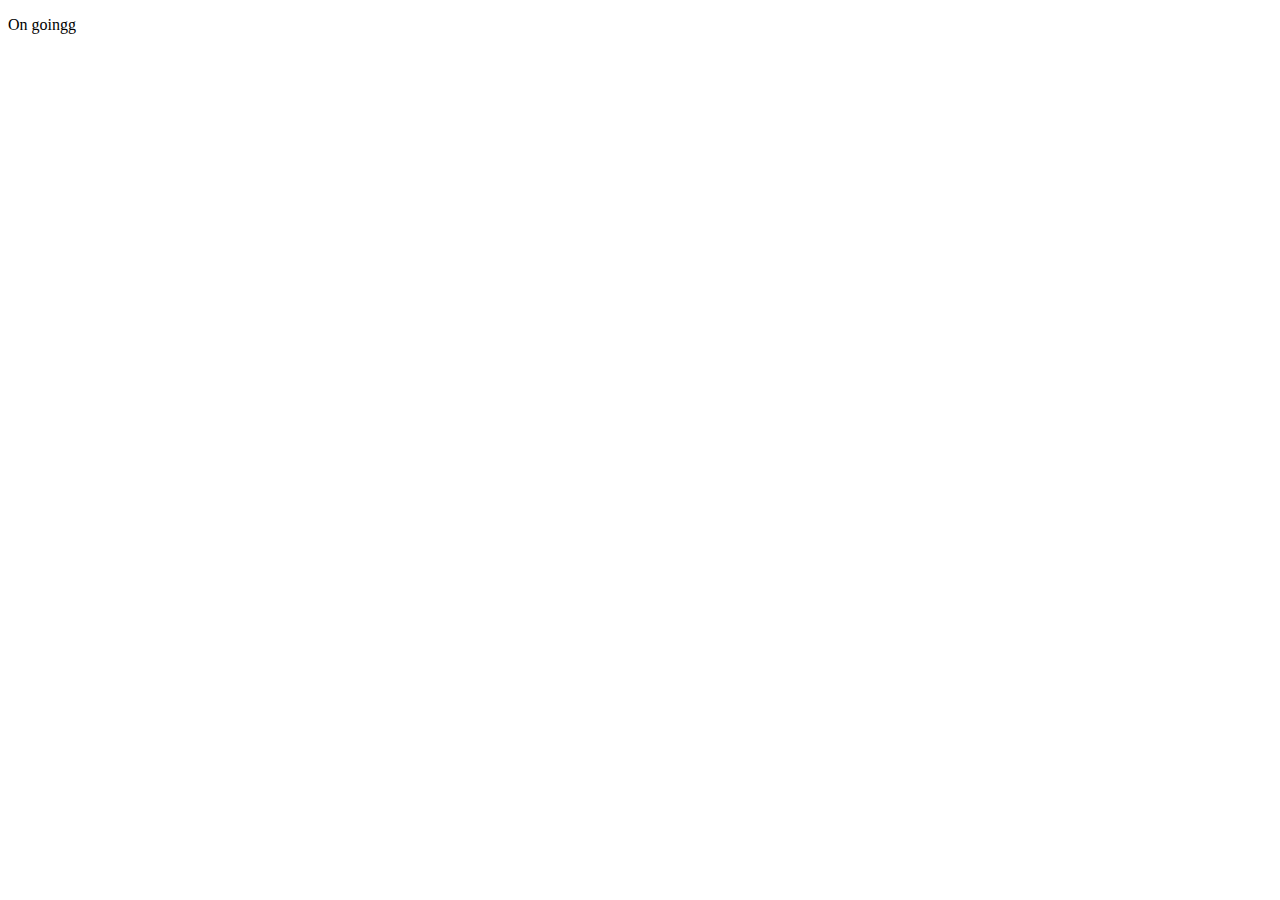
==== index.html @ b114c83a "new update" ====
<!DOCTYPE html>
<html lang="en">
<head>
  <meta charset="UTF-8">
  <meta name="viewport" content="width=device-width, initial-scale=1.0">
  <title>Document</title>
</head>
<body>
  <p>On goingg</p>
</body>
</html>
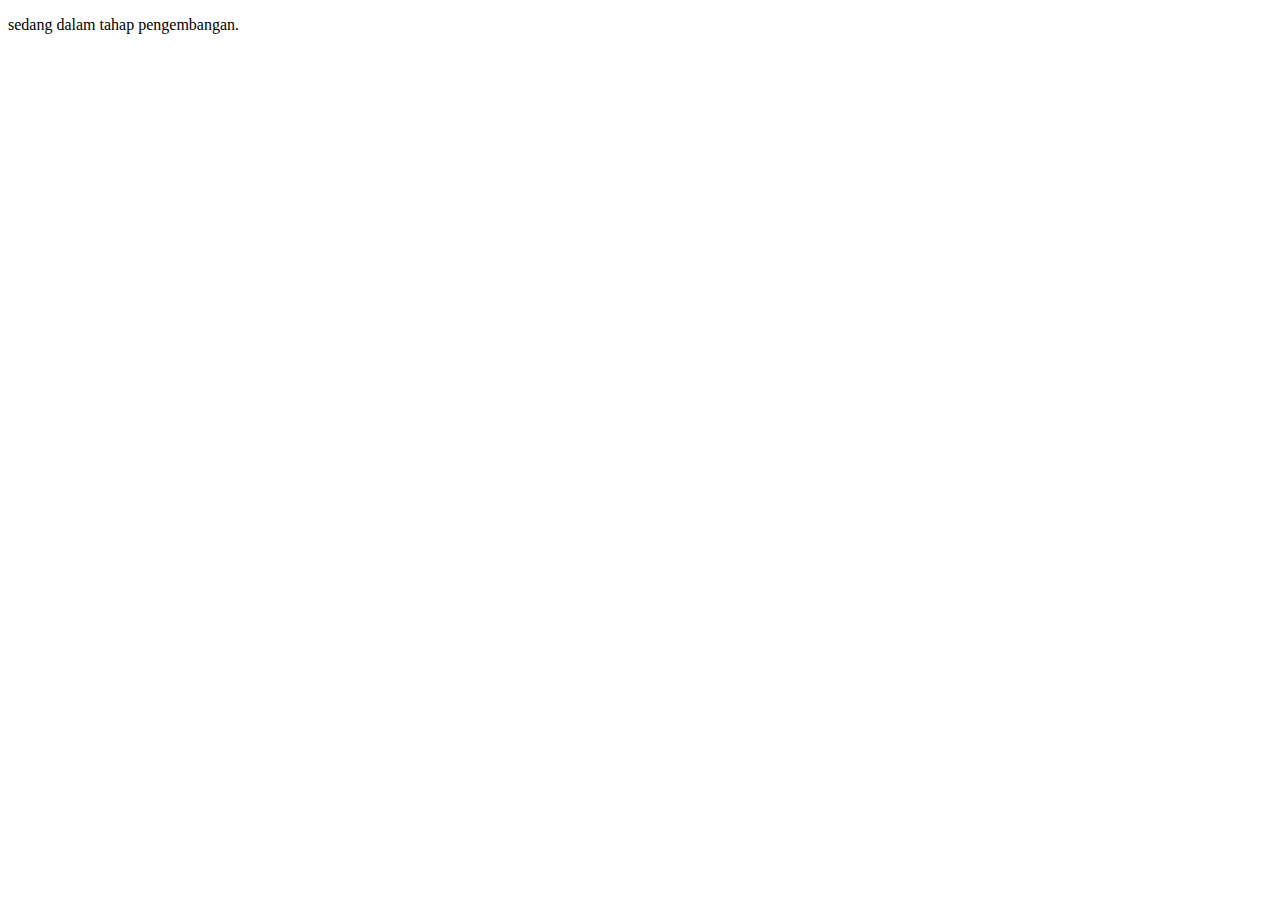
==== commit fdc8bfc9: "test" ====
--- a/index.html
+++ b/index.html
@@ -3,9 +3,9 @@
 <head>
   <meta charset="UTF-8">
   <meta name="viewport" content="width=device-width, initial-scale=1.0">
-  <title>Document</title>
+  <title>Telnetlab - Tel-U</title>
 </head>
 <body>
-  <p>On goingg</p>
+  <p>sedang dalam tahap pengembangan.</p>
 </body>
 </html>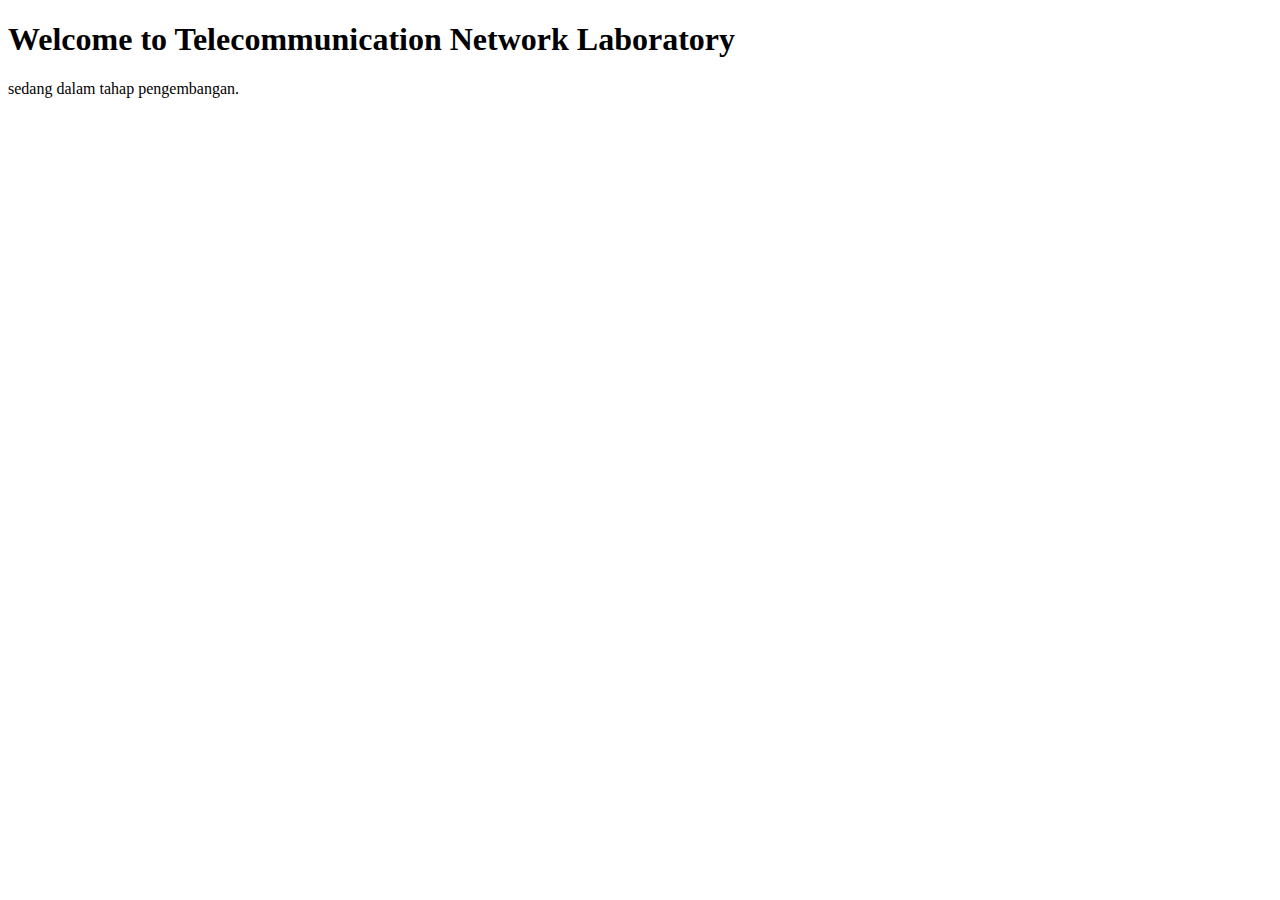
==== commit 68bcfc45: "Merge pull request #1 from risnandapascal/main" ====
--- a/index.html
+++ b/index.html
@@ -6,6 +6,7 @@
   <title>Telnetlab - Tel-U</title>
 </head>
 <body>
+  <h1>Welcome to Telecommunication Network Laboratory</h1>
   <p>sedang dalam tahap pengembangan.</p>
 </body>
 </html>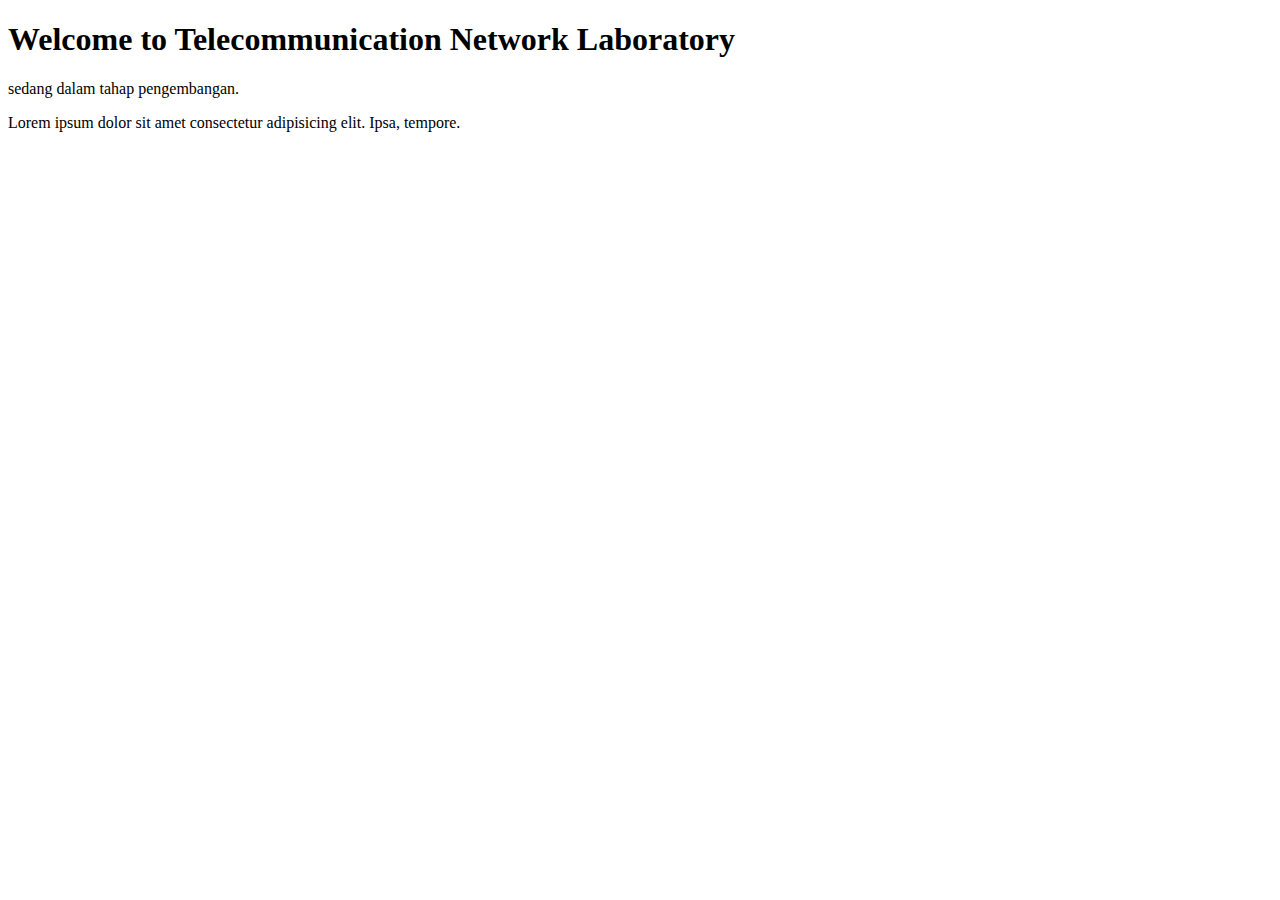
==== commit 40efc6ed: "Merge pull request #2 from telnetlab/bian" ====
--- a/index.html
+++ b/index.html
@@ -8,5 +8,6 @@
 <body>
   <h1>Welcome to Telecommunication Network Laboratory</h1>
   <p>sedang dalam tahap pengembangan.</p>
+  <p>Lorem ipsum dolor sit amet consectetur adipisicing elit. Ipsa, tempore.</p>
 </body>
 </html>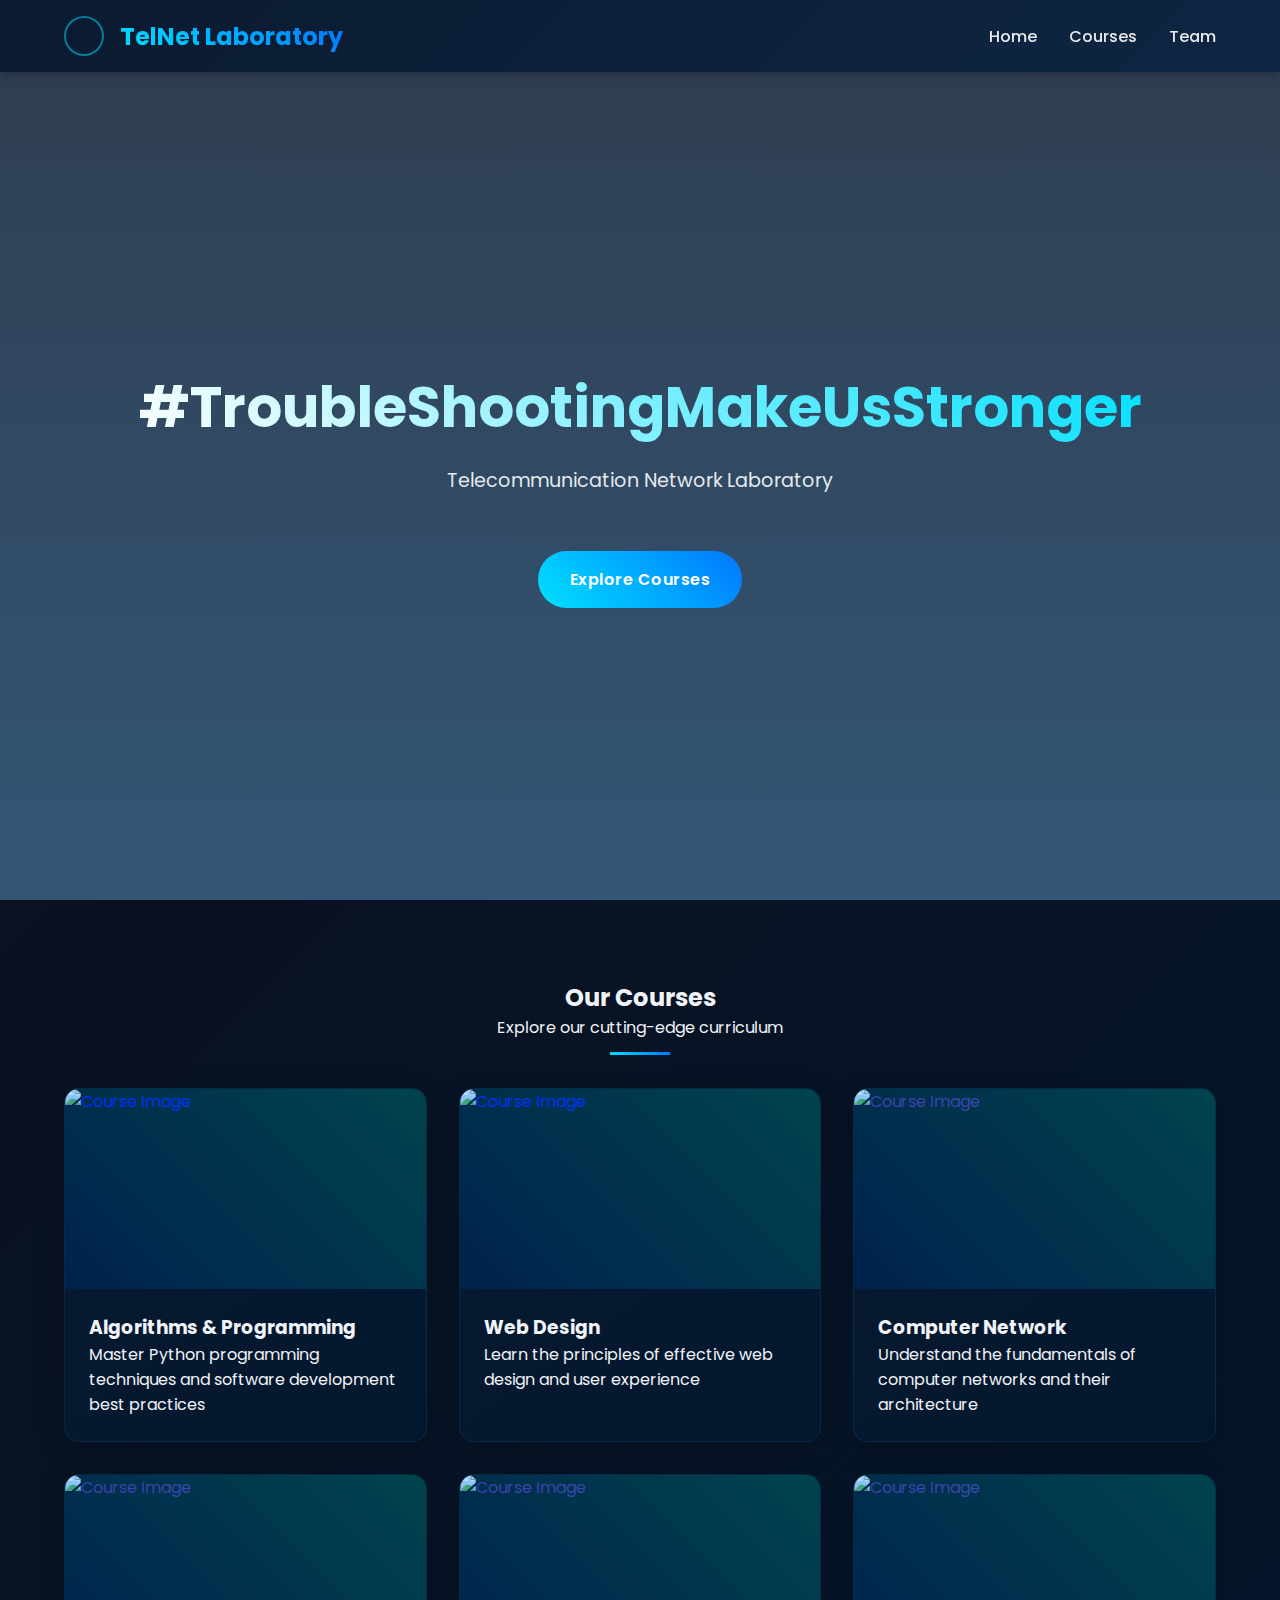
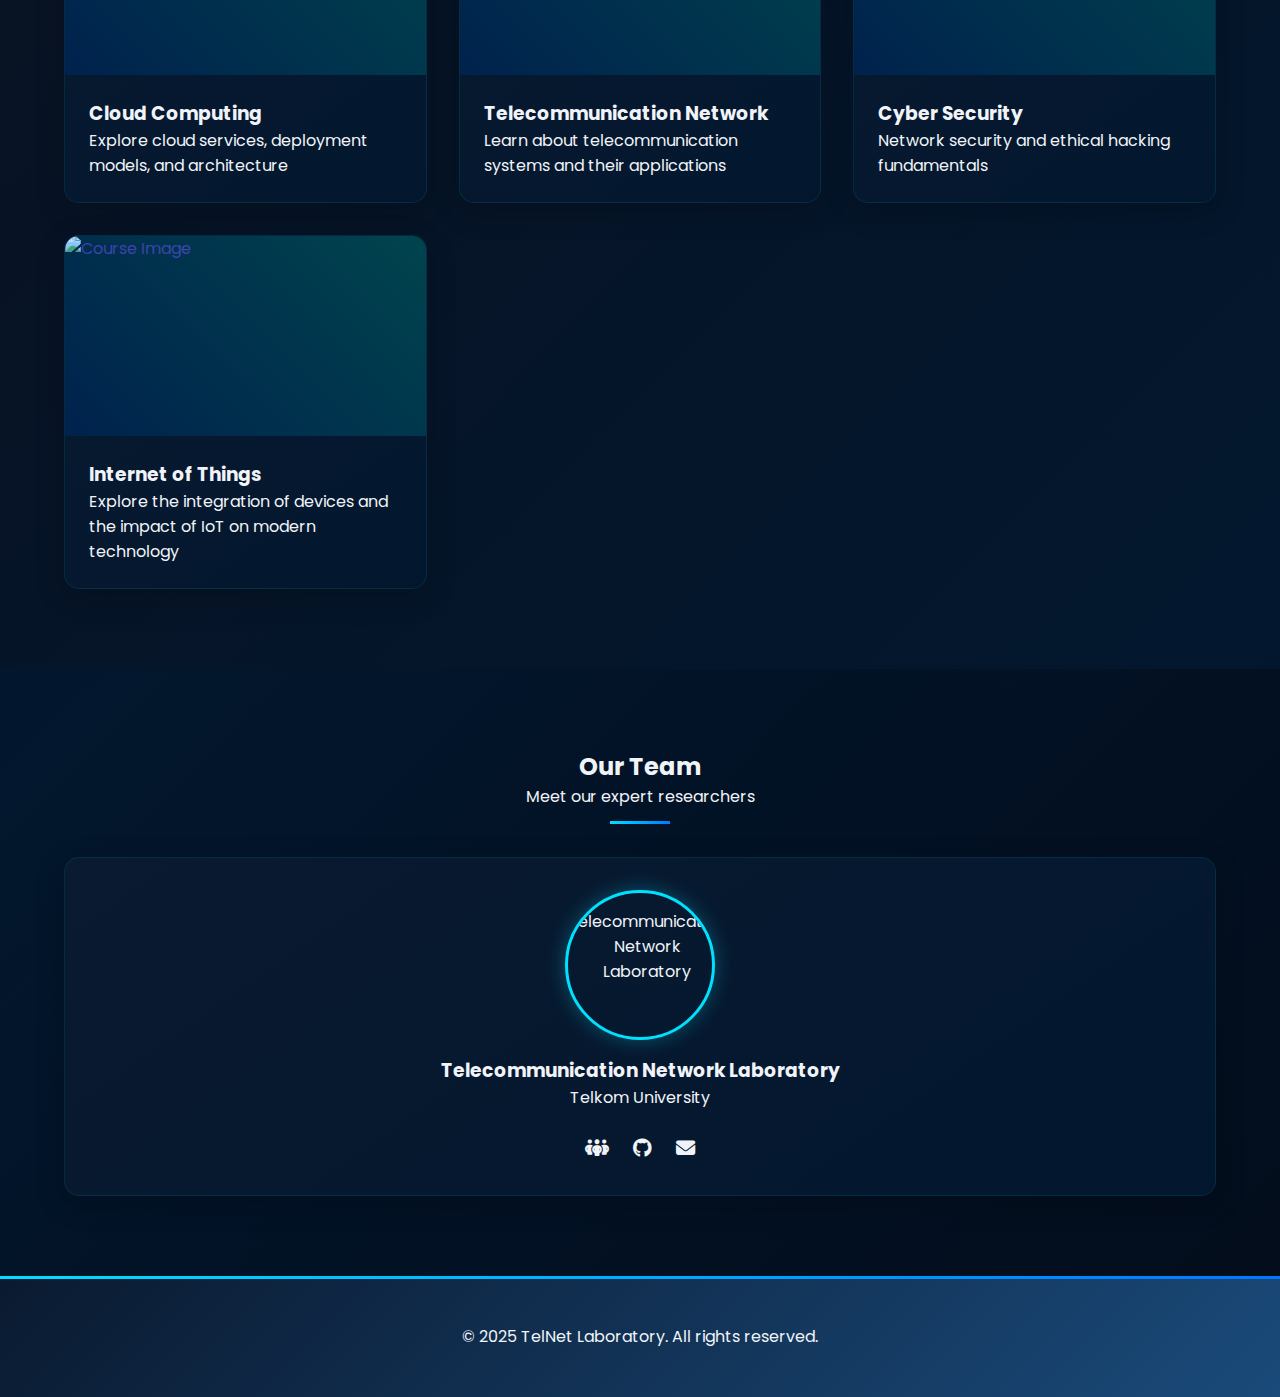
==== commit 0df9c175: "Merge pull request #7 from risnandapascal/main" ====
--- a/index.html
+++ b/index.html
@@ -1,13 +1,136 @@
 <!DOCTYPE html>
 <html lang="en">
 <head>
-  <meta charset="UTF-8">
-  <meta name="viewport" content="width=device-width, initial-scale=1.0">
-  <title>Telnetlab - Tel-U</title>
+    <meta charset="UTF-8">
+    <meta name="viewport" content="width=device-width, initial-scale=1.0">
+    <title>TelNet Laboratory - #TroubleShootingMakeUsStronger</title>
+    <link rel="icon" type="image/x-icon" href="assets/img/telnet-logo-dark.jpg">
+    <link rel="stylesheet" href="https://cdnjs.cloudflare.com/ajax/libs/font-awesome/6.4.0/css/all.min.css">
+    <link href="https://fonts.googleapis.com/css2?family=Poppins:wght@300;400;500;600;700&display=swap" rel="stylesheet">
+    <link rel="stylesheet" href="style.css">
 </head>
 <body>
-  <h1>Welcome to Telecommunication Network Laboratory</h1>
-  <p>sedang dalam tahap pengembangan.</p>
-  <p>Lorem ipsum dolor sit amet consectetur adipisicing elit. Ipsa, tempore.</p>
+    <header class="header">
+        <nav class="nav-container">
+            <div class="logo-container">
+                <div class="logo-icon"></div>
+                <div class="logo-text">TelNet Laboratory</div>
+            </div>
+            <div class="nav-links">
+                <a href="#home">Home</a>
+                <a href="#courses">Courses</a>
+                <a href="#team">Team</a>
+            </div>
+        </nav>
+    </header>
+
+    <section class="hero" id="home">
+        <div class="hero-content">
+            <div class="hero-logo"></div>
+            <h1>#TroubleShootingMakeUsStronger</h1>
+            <p>Telecommunication Network Laboratory</p>
+            <a href="#courses" class="cta-button">Explore Courses</a>
+        </div>
+    </section>
+
+    <section class="courses" id="courses">
+        <div class="section-title">
+            <h2>Our Courses</h2>
+            <p>Explore our cutting-edge curriculum</p>
+        </div>
+        <div class="courses-grid">
+            <div class="course-card">
+                <a href="#">
+                    <div class="course-image">
+                        <img src="assets/img/algorithms-and-programming.jpg" alt="Course Image">
+                    </div>
+                    <div class="course-content">
+                        <h3>Algorithms & Programming</h3>
+                        <p>Master Python programming techniques and software development best practices</p>
+                    </div>
+                </a>
+            </div>
+            <div class="course-card">
+                <a href="web-design/index.html">
+                    <div class="course-image">
+                        <img src="assets/img/web-design.jpg" alt="Course Image">
+                    </div>
+                    <div class="course-content">
+                        <h3>Web Design</h3>
+                        <p>Learn the principles of effective web design and user experience</p>
+                    </div>
+                </a>
+            </div>
+            <div class="course-card">
+                <a href="">
+                    <div class="course-image">
+                        <img src="assets/img/computer-network.jpg" alt="Course Image">
+                    </div>
+                    <div class="course-content">
+                        <h3>Computer Network</h3>
+                        <p>Understand the fundamentals of computer networks and their architecture</p>
+                    </div>
+                </a>
+            </div>
+            <div class="course-card">
+                <a href="">
+                    <div class="course-image">
+                        <img src="assets/img/cloud-computing.png" alt="Course Image">
+                    </div>
+                    <div class="course-content">
+                        <h3>Cloud Computing</h3>
+                        <p>Explore cloud services, deployment models, and architecture</p>
+                    </div>
+                </a>
+            </div>
+            <div class="course-card">
+                <a href="">
+                    <div class="course-image">
+                        <img src="assets/img/telecommunication-network.jpg" alt="Course Image">
+                    </div>
+                    <div class="course-content">
+                        <h3>Telecommunication Network</h3>
+                        <p>Learn about telecommunication systems and their applications</p>
+                    </div>
+                </a>
+            </div>
+            <div class="course-card">
+                <a href="">
+                    <div class="course-image">
+                        <img src="assets/img/network-security.jpg" alt="Course Image">
+                    </div>
+                    <div class="course-content">
+                        <h3>Cyber Security</h3>
+                        <p>Network security and ethical hacking fundamentals</p>
+                    </div>
+                </a>
+            </div>
+            <div class="course-card">
+                <a href="">
+                    <div class="course-image">
+                        <img src="assets/img/internet-of-things.jpg" alt="Course Image">
+                    </div>
+                    <div class="course-content">
+                        <h3>Internet of Things</h3>
+                        <p>Explore the integration of devices and the impact of IoT on modern technology</p>
+                    </div>
+                </a>
+            </div>
+        </div>
+    </section>
+
+    <section class="team" id="team">
+        <div class="section-title">
+            <h2>Our Team</h2>
+            <p>Meet our expert researchers</p>
+        </div>
+        <div class="team-grid" id="teamMembers"></div>
+    </section>
+
+    <footer class="footer">
+        <p>© 2025 TelNet Laboratory. All rights reserved.</p>
+    </footer>
+
+    <script src="script.js"></script>
 </body>
 </html>--- a/style.css
+++ b/style.css
@@ -0,0 +1,337 @@
+html {
+    scroll-behavior: smooth;
+}
+
+* {
+    margin: 0;
+    padding: 0;
+    box-sizing: border-box;
+    font-family: 'Poppins', sans-serif;
+}
+
+:root {
+    --primary-gradient: linear-gradient(135deg, #0a1a30 0%, #1a4a7a 100%);
+    --accent-gradient: linear-gradient(45deg, #00e0ff 0%, #0077ff 100%);
+    --cyber-teal: #00e0ff;
+    --deep-space: #0a1a30;
+    --network-blue: #0077ff;
+    --text-color: #f0f4f8;
+    --section-bg: linear-gradient(135deg, #0a1120 0%, #02172e 100%);
+}
+
+.header {
+    background: var(--primary-gradient);
+    padding: 1rem 5%;
+    position: fixed;
+    width: 100%;
+    z-index: 1000;
+    box-shadow: 0 2px 10px rgba(0,0,0,0.3);
+    background-size: 400% 400%;
+    animation: gradientFlow 15s ease infinite;
+}
+
+.nav-container {
+    display: flex;
+    justify-content: space-between;
+    align-items: center;
+    max-width: 1200px;
+    margin: 0 auto;
+}
+
+.logo-container {
+    display: flex;
+    align-items: center;
+    gap: 1rem;
+}
+
+.logo-icon {
+    width: 40px;
+    height: 40px;
+    border-radius: 50%;
+    background: url('https://avatars.githubusercontent.com/u/203100969?v=4') center/cover;
+    display: flex;
+    align-items: center;
+    justify-content: center;
+    border: 2px solid rgba(0,224,255,0.5);
+}
+
+.logo-text {
+    color: white;
+    font-size: 1.5rem;
+    font-weight: 700;
+    background: var(--accent-gradient);
+    -webkit-background-clip: text;
+    -webkit-text-fill-color: transparent;
+}
+
+.nav-links {
+    display: flex;
+    gap: 2rem;
+}
+
+.nav-links a {
+    color: rgba(255,255,255,0.9);
+    text-decoration: none;
+    font-weight: 500;
+    transition: all 0.3s ease;
+    position: relative;
+}
+
+.nav-links a::after {
+    content: '';
+    position: absolute;
+    bottom: -5px;
+    left: 0;
+    width: 0;
+    height: 2px;
+    background: var(--cyber-teal);
+    transition: width 0.3s ease;
+}
+
+.nav-links a:hover {
+    color: var(--cyber-teal);
+}
+
+.nav-links a:hover::after {
+    width: 100%;
+}
+
+.hero {
+    height: 100vh;
+    background: linear-gradient(rgba(10,26,48,0.85), rgba(16,57,94,0.85)),
+                url('https://images.unsplash.com/photo-1451187580459-43490279c0fa?auto=format&fit=crop&q=80&w=2072&ixlib=rb-4.0.3&ixid=M3wxMjA3fDB8MHxwaG90by1wYWdlfHx8fGVufDB8fHx8fA%3D%3D') center/cover;
+    display: flex;
+    align-items: center;
+    justify-content: center;
+    text-align: center;
+    color: var(--text-color);
+    padding-top: 80px;
+}
+
+.hero-content h1 {
+    font-size: 3.5rem;
+    margin-bottom: 1rem;
+    background: linear-gradient(45deg, #fff 0%, var(--cyber-teal) 100%);
+    -webkit-background-clip: text;
+    -webkit-text-fill-color: transparent;
+}
+
+.hero-content p {
+    font-size: 1.2rem;
+    max-width: 600px;
+    margin: 0 auto 2rem;
+    color: rgba(255,255,255,0.9);
+}
+
+.courses {
+    padding: 5rem 5%;
+    background: var(--section-bg);
+}
+
+.section-title {
+    text-align: center;
+    margin-bottom: 3rem;
+    color: var(--text-color);
+    position: relative;
+}
+
+.section-title::after {
+    content: '';
+    position: absolute;
+    bottom: -15px;
+    left: 50%;
+    transform: translateX(-50%);
+    width: 60px;
+    height: 3px;
+    background: var(--accent-gradient);
+}
+
+.courses-grid {
+    display: grid;
+    grid-template-columns: repeat(auto-fit, minmax(300px, 1fr));
+    gap: 2rem;
+    max-width: 1200px;
+    margin: 0 auto;
+}
+
+.course-card {
+    background: linear-gradient(145deg, #0a1a30 0%, #02172e 100%);
+    border-radius: 15px;
+    overflow: hidden;
+    box-shadow: 0 8px 30px rgba(0,0,0,0.2);
+    transition: transform 0.3s ease;
+    border: 1px solid rgba(0,224,255,0.1);
+    text-decoration: none;
+}
+
+.course-card a {
+    text-decoration: none;
+}
+
+.course-card:hover {
+    transform: translateY(-10px);
+}
+
+.course-image {
+    height: 200px;
+    background: #000;
+    overflow: hidden;
+    position: relative;
+}
+
+.course-image::after {
+    content: '';
+    position: absolute;
+    top: 0;
+    left: 0;
+    width: 100%;
+    height: 100%;
+    background: linear-gradient(45deg, rgba(0,112,255,0.3) 0%, rgba(0,224,255,0.3) 100%);
+}
+
+.course-image img {
+    width: 100%;
+    height: 100%;
+    object-fit: cover;
+}
+
+.course-content {
+    padding: 1.5rem;
+    color: var(--text-color);
+}
+
+.team {
+    padding: 5rem 5%;
+    background: linear-gradient(135deg, #02172e 0%, #030d1c 100%);
+}
+
+.team-grid {
+    color: #f0f4f8;
+    display: grid;
+    grid-template-columns: repeat(auto-fit, minmax(250px, 1fr));
+    gap: 2rem;
+    max-width: 1200px;
+    margin: 2rem auto 0;
+}
+
+.team-member {
+    text-align: center;
+    padding: 2rem;
+    background: linear-gradient(145deg, #0a1a30 0%, #02172e 100%);
+    border-radius: 15px;
+    box-shadow: 0 8px 30px rgba(0,0,0,0.2);
+    border: 1px solid rgba(0,224,255,0.1);
+}
+
+.member-photo {
+    width: 150px;
+    height: 150px;
+    border-radius: 50%;
+    margin: 0 auto 1rem;
+    overflow: hidden;
+    border: 3px solid var(--cyber-teal);
+    box-shadow: 0 0 20px rgba(0,224,255,0.3);
+}
+
+.member-photo img {
+    width: 100%;
+    height: 100%;
+    object-fit: cover;
+}
+
+.social-links {
+    margin-top: 1.5rem;
+    display: flex;
+    justify-content: center;
+    gap: 1.5rem;
+}
+
+.social-links a {
+    color: var(--text-color);
+    transition: all 0.3s ease;
+    font-size: 1.2rem;
+}
+
+.social-links a:hover {
+    color: var(--cyber-teal);
+    transform: translateY(-3px);
+}
+
+.footer {
+    background: var(--primary-gradient);
+    color: var(--text-color);
+    padding: 3rem 5%;
+    text-align: center;
+    position: relative;
+}
+
+.footer::before {
+    content: '';
+    position: absolute;
+    top: 0;
+    left: 0;
+    width: 100%;
+    height: 3px;
+    background: var(--accent-gradient);
+}
+
+@media (max-width: 768px) {
+    .nav-links {
+        display: none;
+    }
+
+    .hero-content h1 {
+        font-size: 15px;
+    }
+
+    .courses-grid {
+        grid-template-columns: 1fr;
+    }
+}
+
+.cta-button {
+    display: inline-block;
+    padding: 1rem 2rem;
+    background: var(--accent-gradient);
+    color: white;
+    text-decoration: none;
+    border-radius: 50px;
+    margin-top: 1.5rem;
+    transition: all 0.3s ease;
+    border: none;
+    position: relative;
+    overflow: hidden;
+    font-weight: 600;
+    letter-spacing: 0.5px;
+}
+
+.cta-button::after {
+    content: '';
+    position: absolute;
+    top: 0;
+    left: -100%;
+    width: 100%;
+    height: 100%;
+    background: linear-gradient(
+        90deg,
+        transparent,
+        rgba(255,255,255,0.2),
+        transparent
+    );
+    transition: 0.5s;
+}
+
+.cta-button:hover {
+    box-shadow: 0 0 20px rgba(0,224,255,0.4);
+    transform: translateY(-2px);
+}
+
+.cta-button:hover::after {
+    left: 100%;
+}
+
+@keyframes gradientFlow {
+    0% { background-position: 0% 50%; }
+    50% { background-position: 100% 50%; }
+    100% { background-position: 0% 50%; }
+}